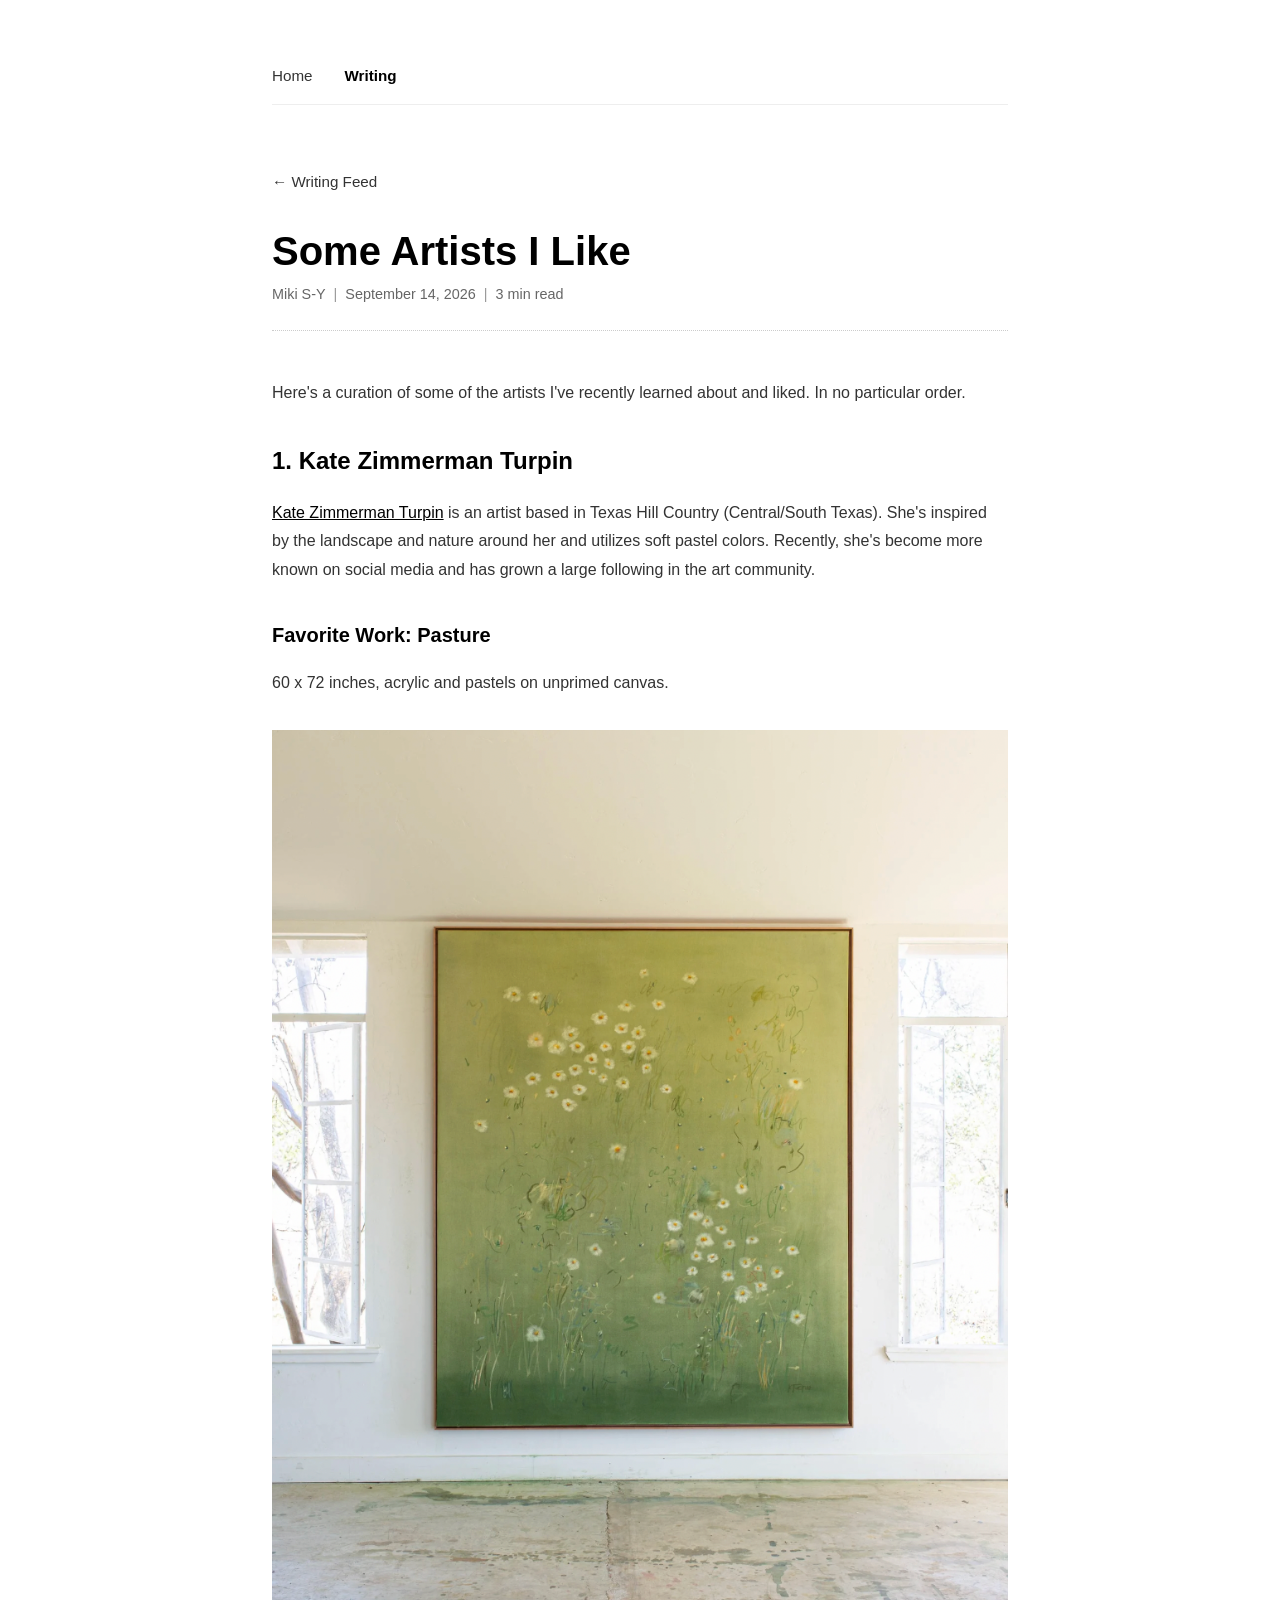
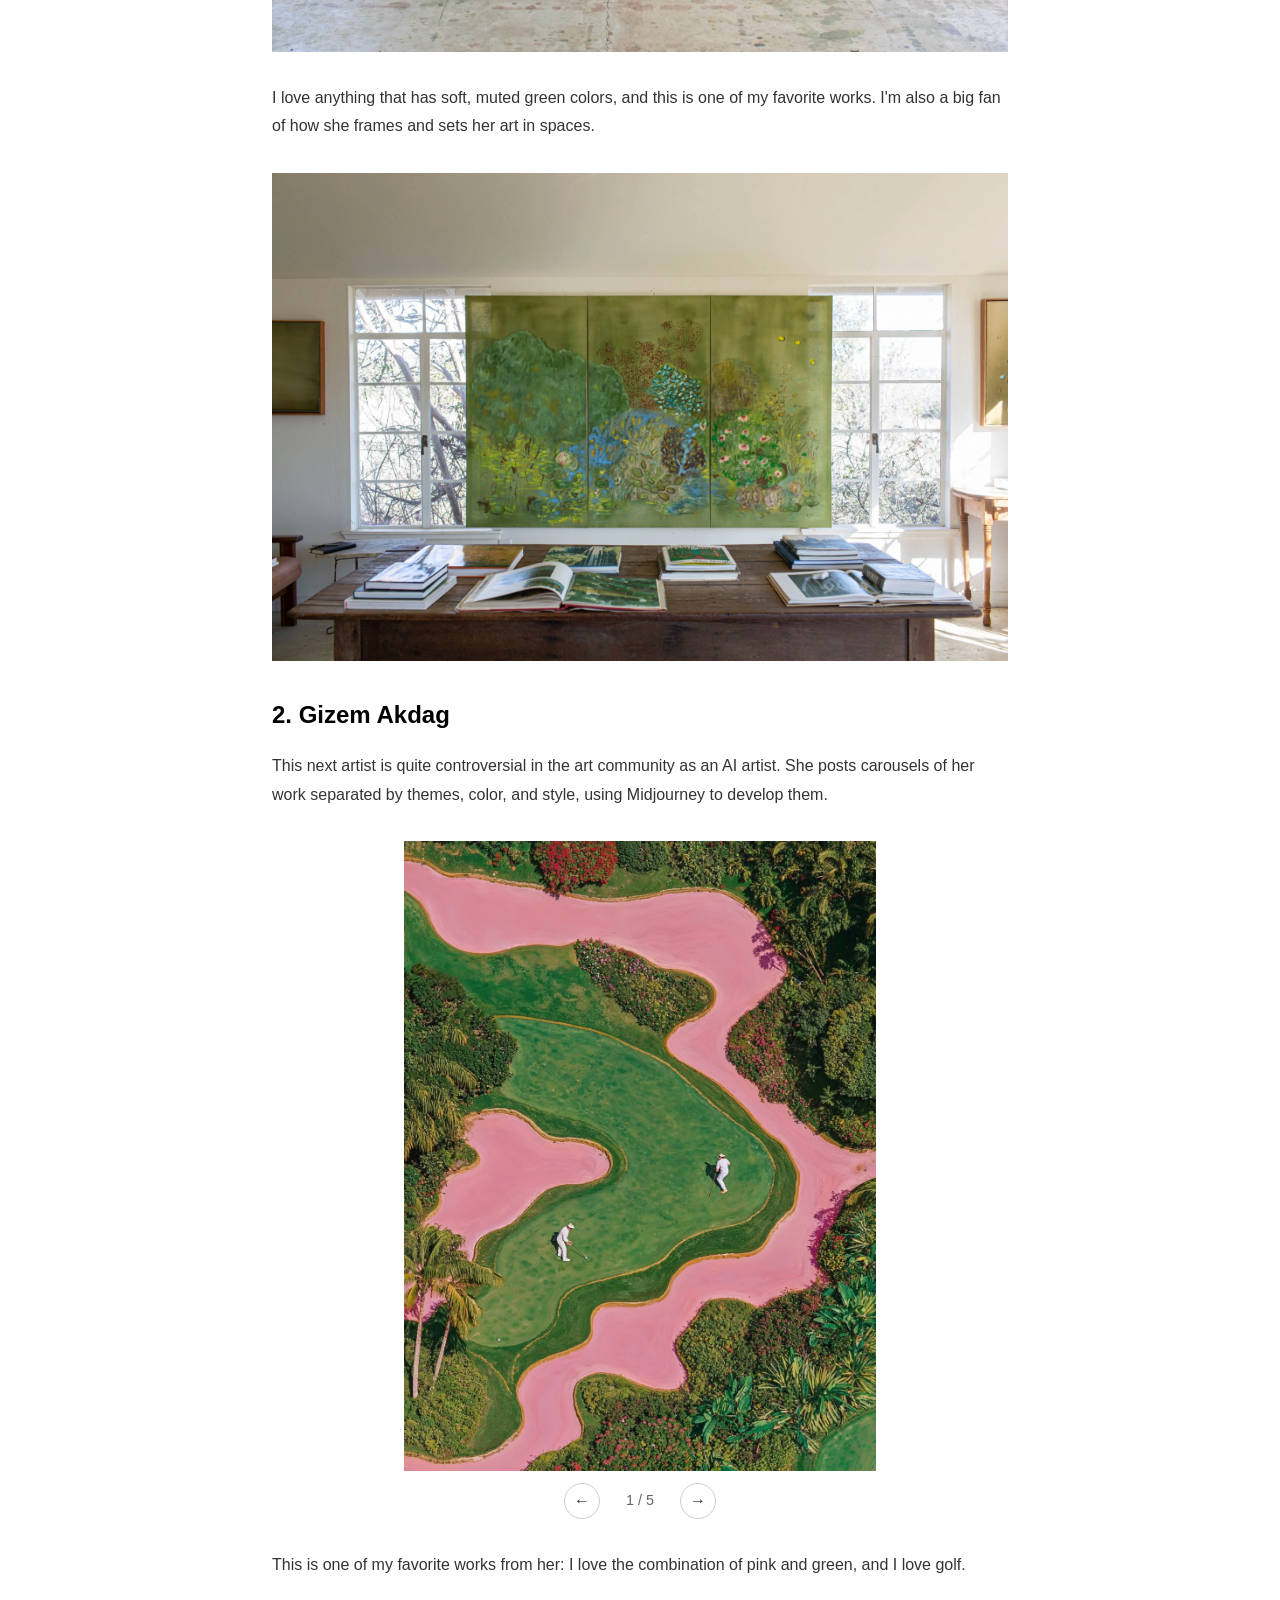
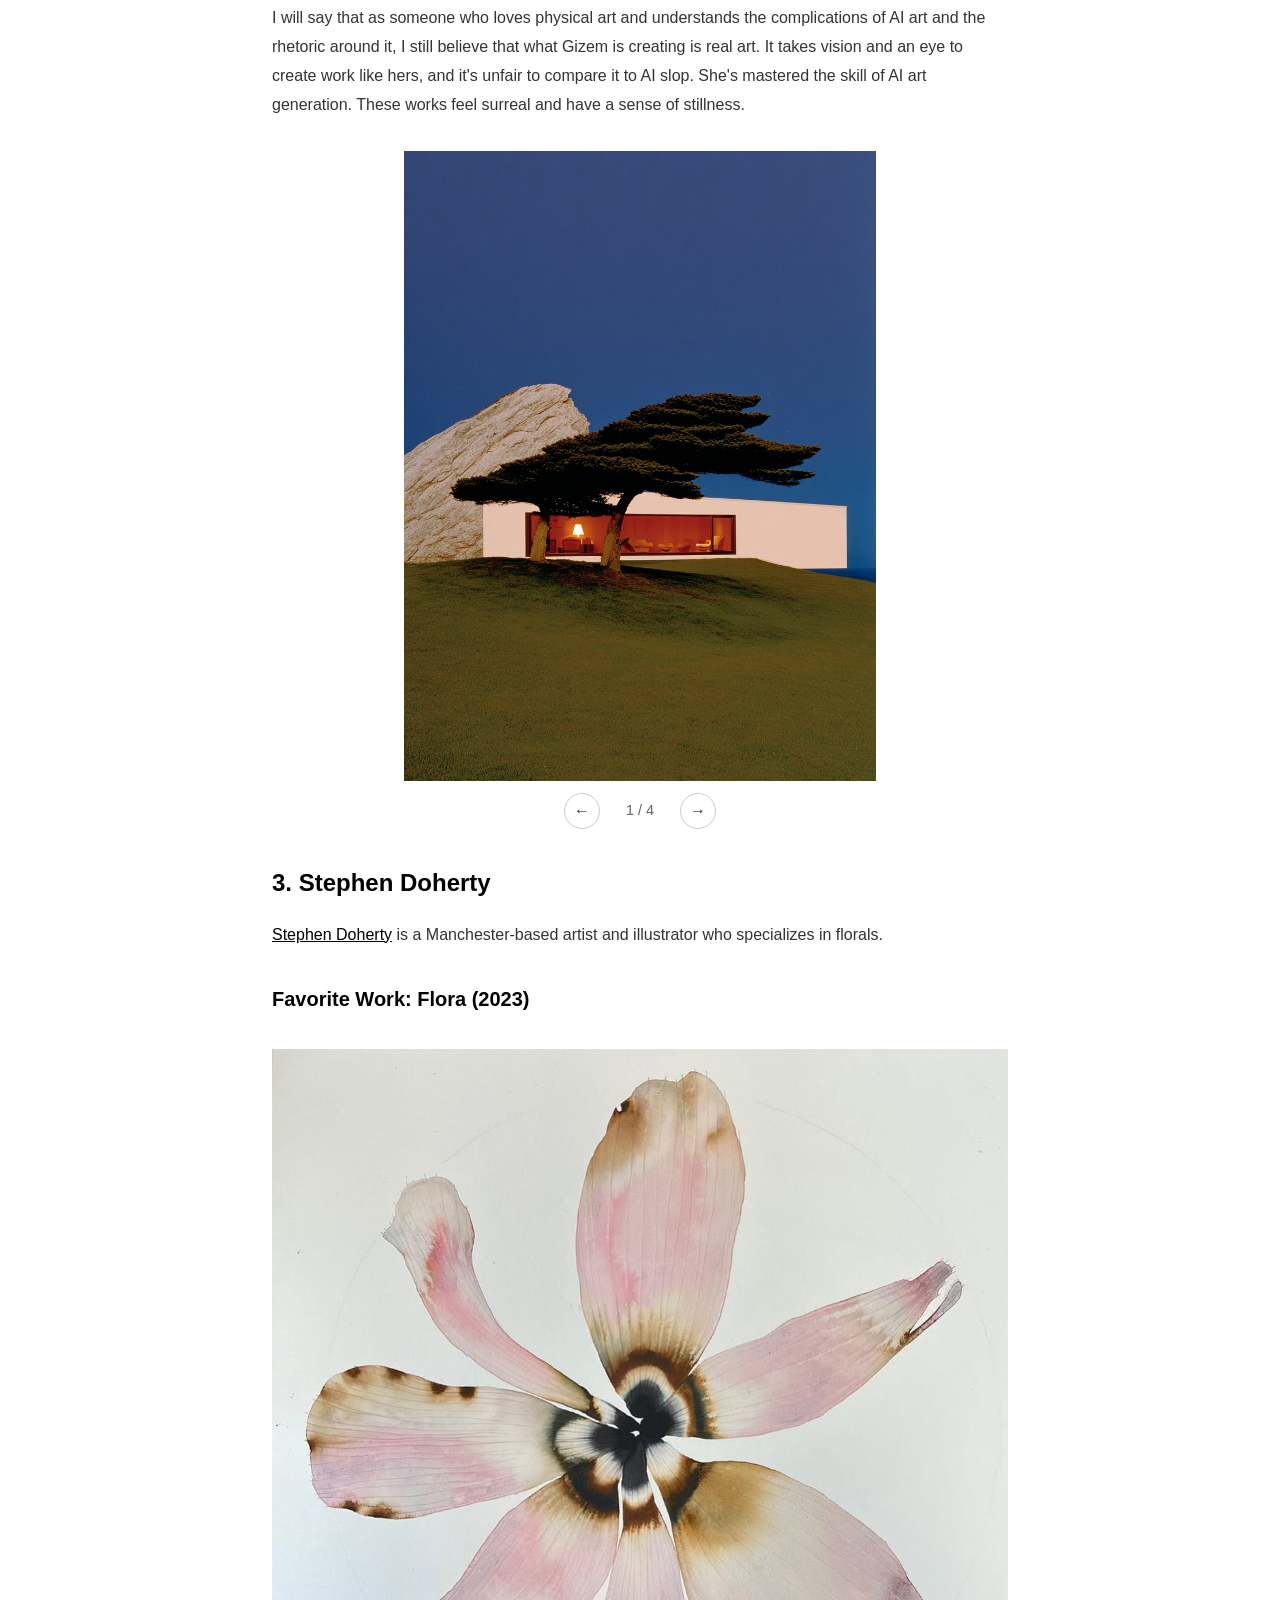
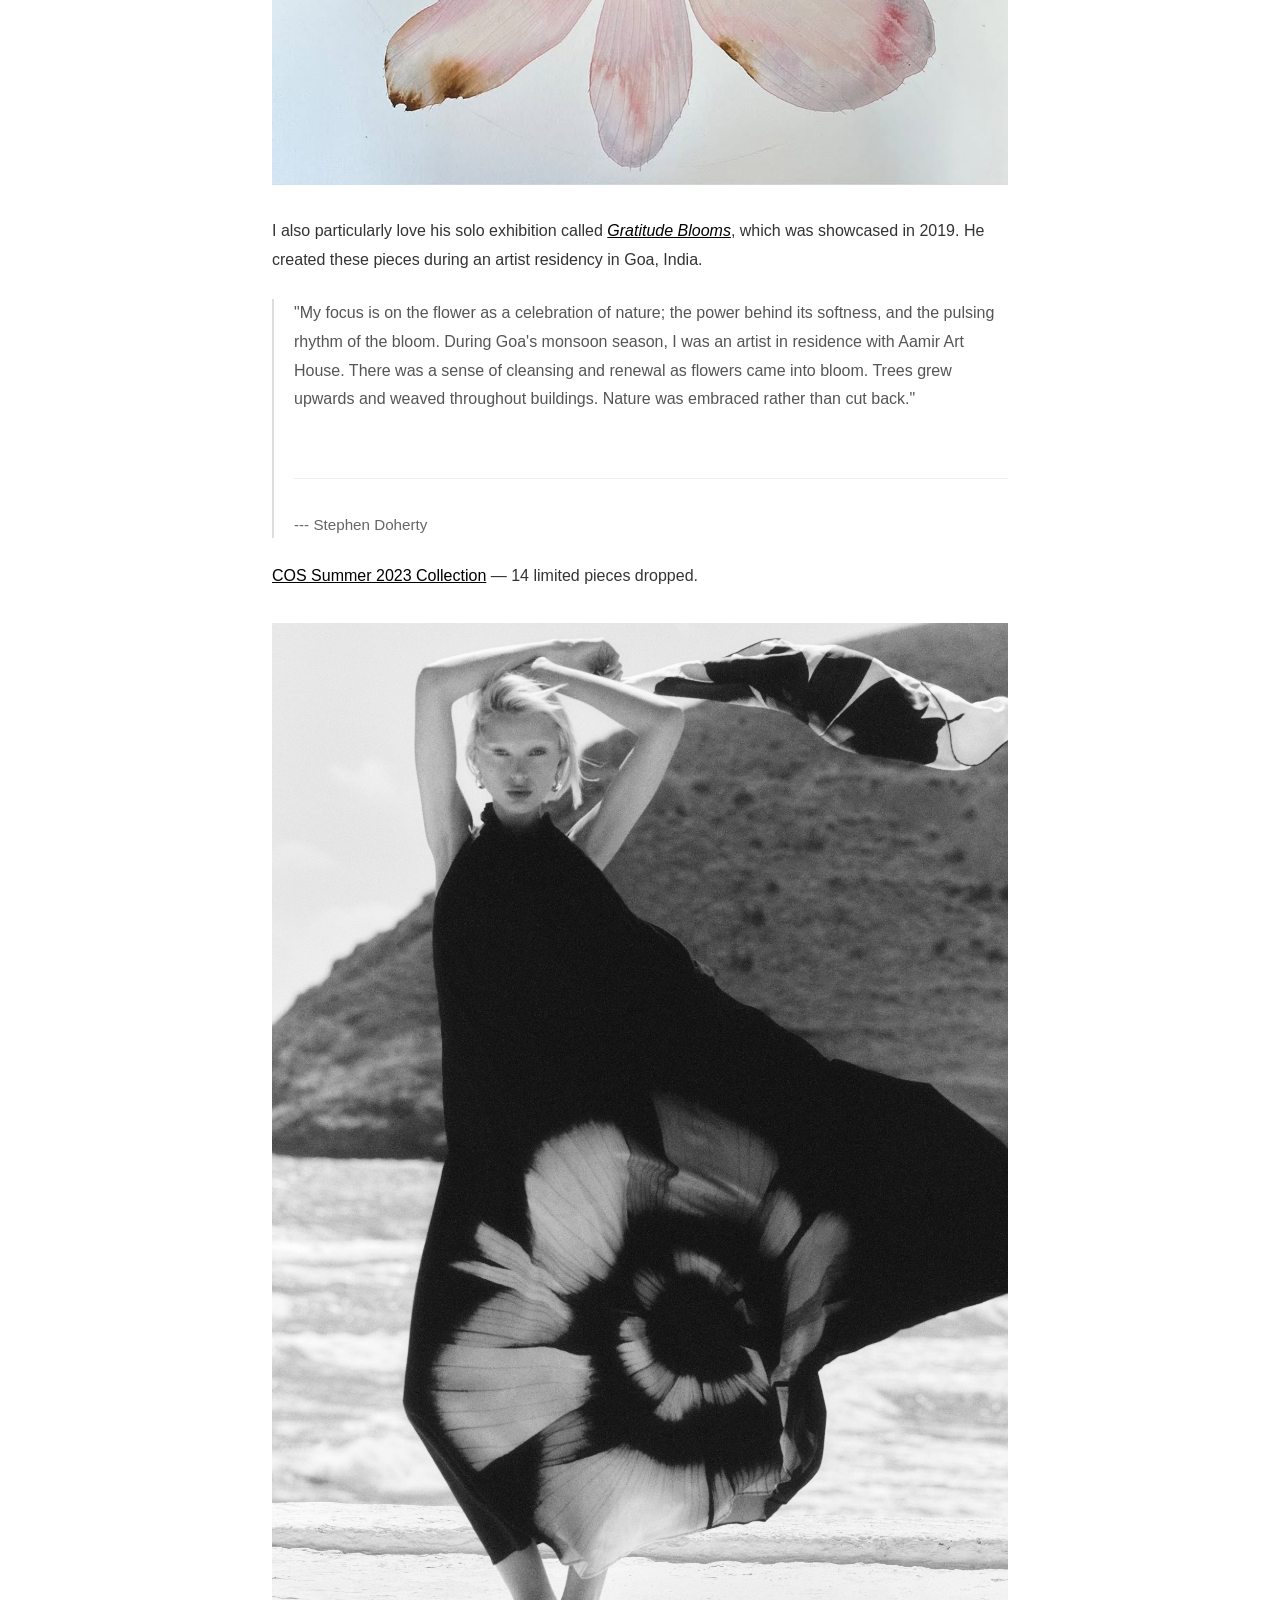
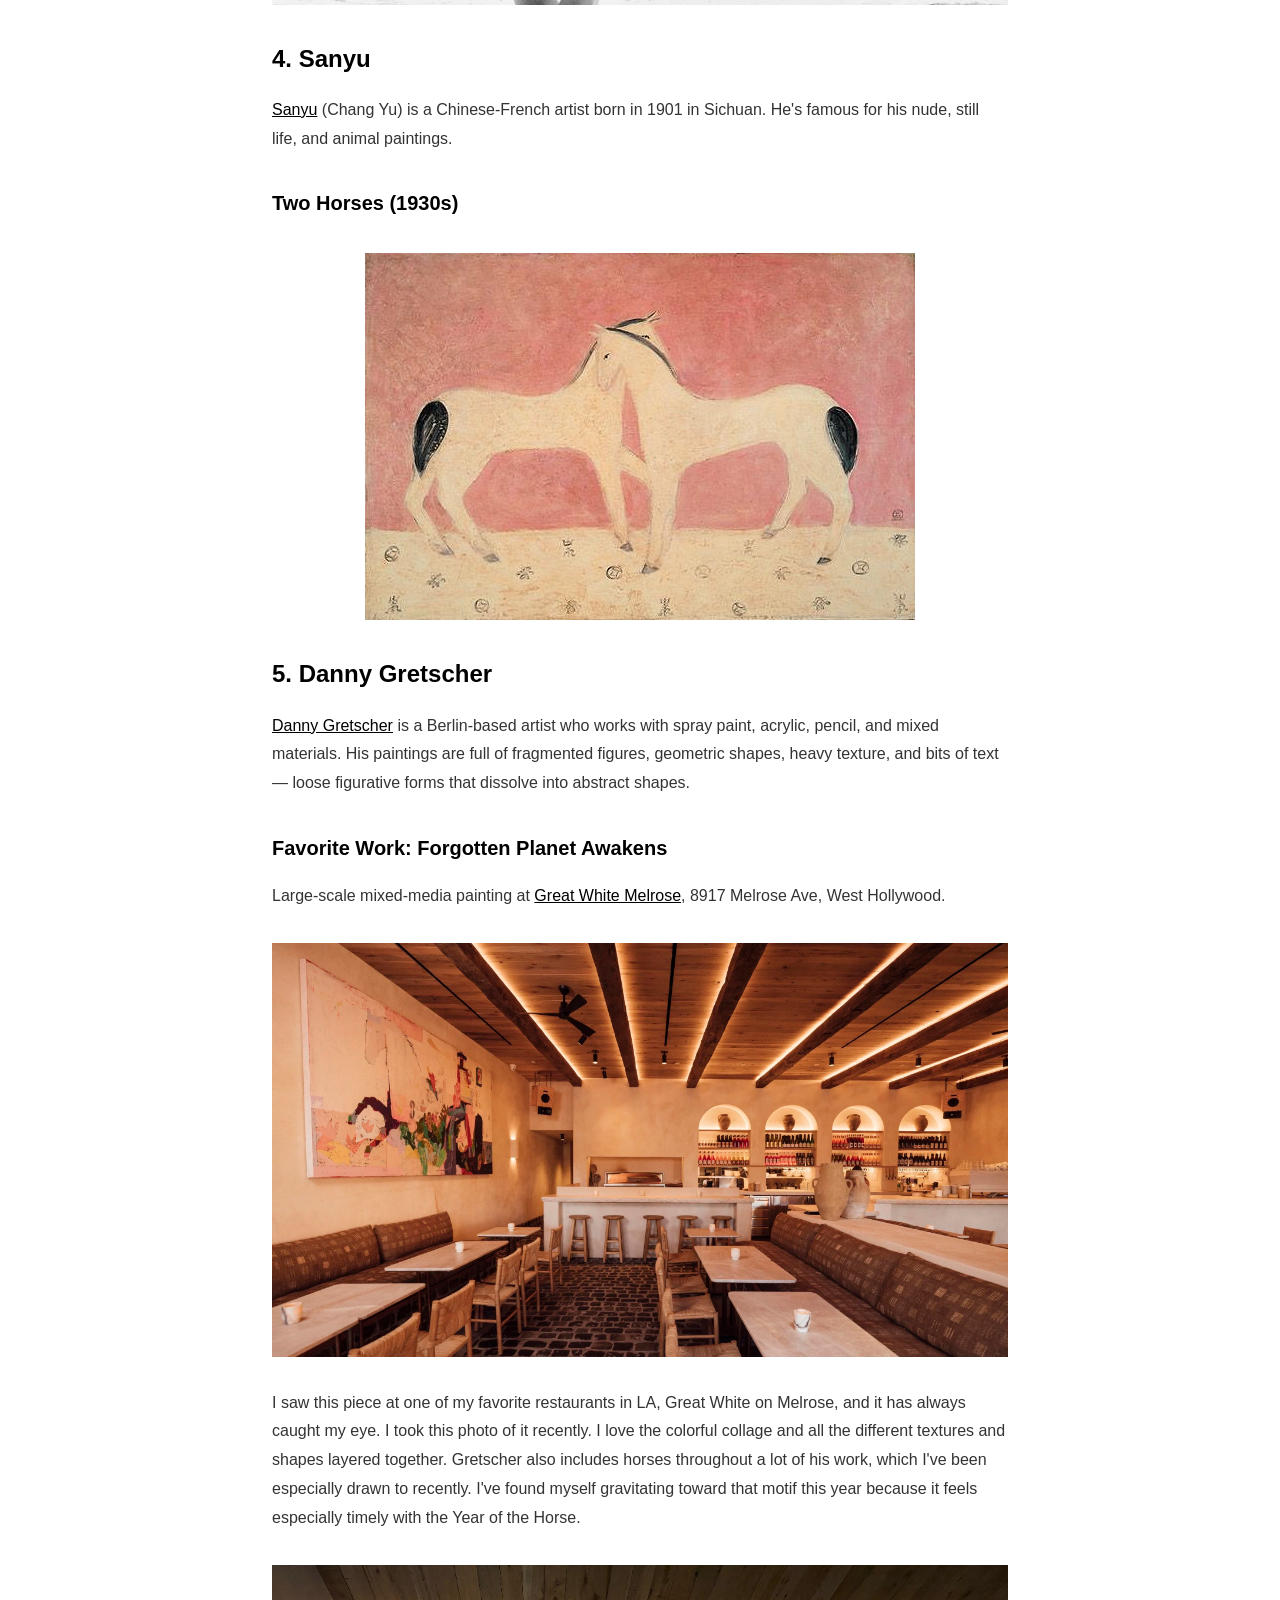
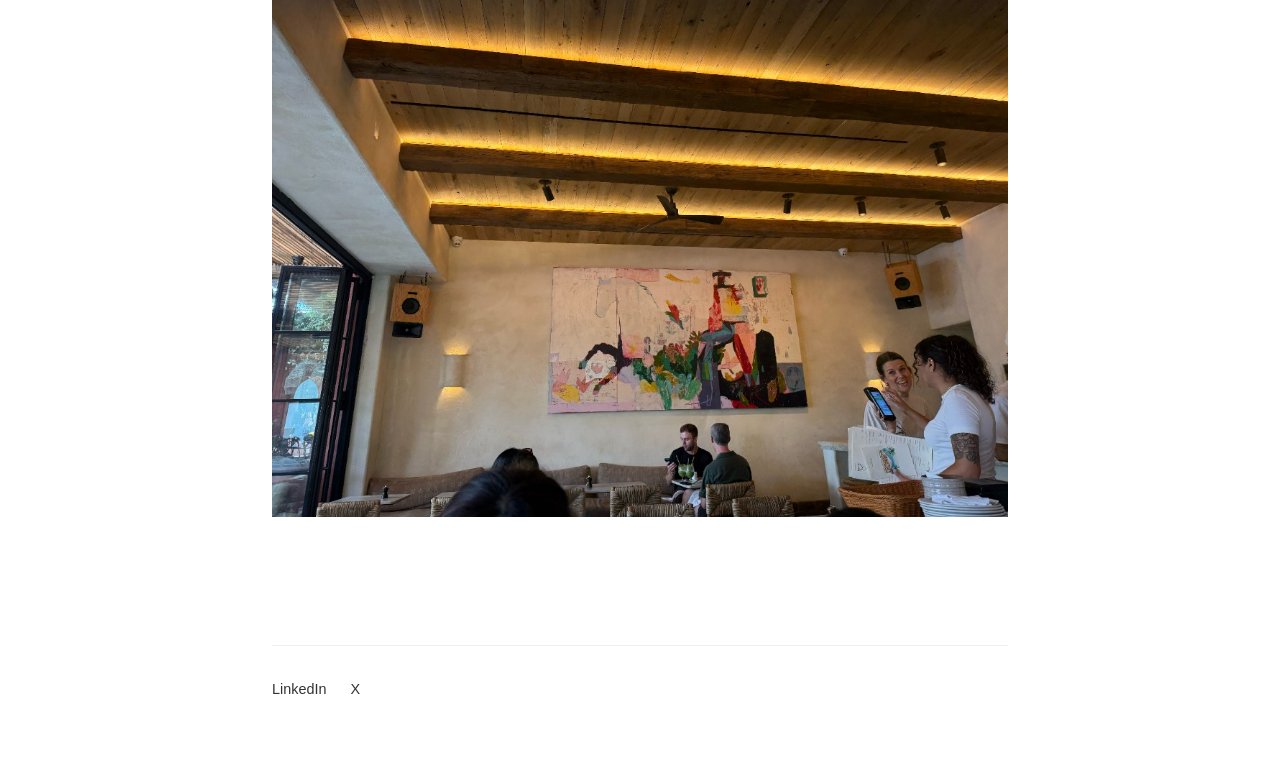
==== artists.html @ aed7f923 "Add Some Artists I Like writing post with image carousels. Curates five artists including Danny Gret" ====
<!DOCTYPE html>
<html lang="en">
<head>
    <meta charset="UTF-8">
    <meta name="viewport" content="width=device-width, initial-scale=1.0">
    <title>Some Artists I Like - Miki S-Y</title>
    <link rel="icon" href="/favicon.png" type="image/png" sizes="192x192">
    <link rel="apple-touch-icon" href="/apple-touch-icon.png">
    <link rel="icon" href="/favicon.ico" sizes="48x48">
    <link rel="stylesheet" href="styles.css?v=3">
</head>
<body>
    <div class="container">
        <nav class="main-nav">
            <a href="index.html">Home</a>
            <a href="writing.html" class="active">Writing</a>
        </nav>

        <div class="blog-container">
            <a href="writing.html" class="back-link">← Writing Feed</a>

            <article class="blog-post">
                <div class="blog-header">
                    <h1>Some Artists I Like</h1>
                    <div class="blog-meta">
                        <div class="author-info">
                            <span>Miki S-Y</span>
                            <span class="meta-divider">|</span>
                            <span>September 14, 2026</span>
                            <span class="meta-divider">|</span>
                            <span>3 min read</span>
                        </div>
                    </div>
                </div>

                <div class="blog-content">
                    <p>Here's a curation of some of the artists I've recently learned about and liked. In no particular order.</p>

                    <h2>1. <a href="https://katezimmermanturpin.com/" target="_blank" rel="noopener noreferrer">Kate Zimmerman Turpin</a></h2>
                    <p><a href="https://katezimmermanturpin.com/" target="_blank" rel="noopener noreferrer">Kate Zimmerman Turpin</a> is an artist based in Texas Hill Country (Central/South Texas). She's inspired by the landscape and nature around her and utilizes soft pastel colors. Recently, she's become more known on social media and has grown a large following in the art community.</p>

                    <h3>Favorite Work: <a href="https://katezimmermanturpin.com/work-1" target="_blank" rel="noopener noreferrer">Pasture</a></h3>
                    <p>60 x 72 inches, acrylic and pastels on unprimed canvas.</p>

                    <div class="blog-image">
                        <img src="assets/images/artists/kate-pasture.jpg" alt="Pasture by Kate Zimmerman Turpin">
                    </div>

                    <p>I love anything that has soft, muted green colors, and this is one of my favorite works. I'm also a big fan of how she frames and sets her art in spaces.</p>

                    <div class="blog-image">
                        <img src="assets/images/artists/kate-pasture-install.jpg" alt="Pasture installed in a room by Kate Zimmerman Turpin">
                    </div>

                    <h2>2. <a href="https://www.instagram.com/giz.akdag/" target="_blank" rel="noopener noreferrer">Gizem Akdag</a></h2>
                    <p>This next artist is quite controversial in the art community as an AI artist. She posts carousels of her work separated by themes, color, and style, using Midjourney to develop them.</p>

                    <div class="art-carousel" data-carousel>
                        <div class="art-carousel-track">
                            <figure class="art-carousel-slide">
                                <img src="assets/images/artists/gizem-golf-1.jpg" alt="Gizem Akdag golf series, image 1">
                            </figure>
                            <figure class="art-carousel-slide">
                                <img src="assets/images/artists/gizem-golf-2.jpg" alt="Gizem Akdag golf series, image 2">
                            </figure>
                            <figure class="art-carousel-slide">
                                <img src="assets/images/artists/gizem-golf-3.jpg" alt="Gizem Akdag golf series, image 3">
                            </figure>
                            <figure class="art-carousel-slide">
                                <img src="assets/images/artists/gizem-golf-4.jpg" alt="Gizem Akdag golf series, image 4">
                            </figure>
                            <figure class="art-carousel-slide">
                                <img src="assets/images/artists/gizem-golf-5.jpg" alt="Gizem Akdag golf series, image 5">
                            </figure>
                        </div>
                        <div class="art-carousel-controls">
                            <button type="button" class="art-carousel-btn" data-carousel-prev aria-label="Previous image">←</button>
                            <span class="art-carousel-count" data-carousel-count>1 / 5</span>
                            <button type="button" class="art-carousel-btn" data-carousel-next aria-label="Next image">→</button>
                        </div>
                    </div>

                    <p>This is one of my favorite works from her: I love the combination of pink and green, and I love golf.</p>

                    <p>I will say that as someone who loves physical art and understands the complications of AI art and the rhetoric around it, I still believe that what Gizem is creating is real art. It takes vision and an eye to create work like hers, and it's unfair to compare it to AI slop. She's mastered the skill of AI art generation. These works feel surreal and have a sense of stillness.</p>

                    <div class="art-carousel" data-carousel>
                        <div class="art-carousel-track">
                            <figure class="art-carousel-slide">
                                <img src="assets/images/artists/gizem-basics-1.jpg" alt="Gizem Akdag Back to Basics series, image 1">
                            </figure>
                            <figure class="art-carousel-slide">
                                <img src="assets/images/artists/gizem-basics-2.jpg" alt="Gizem Akdag Back to Basics series, image 2">
                            </figure>
                            <figure class="art-carousel-slide">
                                <img src="assets/images/artists/gizem-basics-3.jpg" alt="Gizem Akdag Back to Basics series, image 3">
                            </figure>
                            <figure class="art-carousel-slide">
                                <img src="assets/images/artists/gizem-basics-4.jpg" alt="Gizem Akdag Back to Basics series, image 4">
                            </figure>
                        </div>
                        <div class="art-carousel-controls">
                            <button type="button" class="art-carousel-btn" data-carousel-prev aria-label="Previous image">←</button>
                            <span class="art-carousel-count" data-carousel-count>1 / 4</span>
                            <button type="button" class="art-carousel-btn" data-carousel-next aria-label="Next image">→</button>
                        </div>
                    </div>

                    <h2>3. <a href="https://www.stephen-doherty.co.uk/" target="_blank" rel="noopener noreferrer">Stephen Doherty</a></h2>
                    <p><a href="https://www.stephen-doherty.co.uk/" target="_blank" rel="noopener noreferrer">Stephen Doherty</a> is a Manchester-based artist and illustrator who specializes in florals.</p>

                    <h3>Favorite Work: Flora (2023)</h3>
                    <div class="blog-image">
                        <img src="assets/images/artists/doherty-flora.jpg" alt="Flora by Stephen Doherty, 2023">
                    </div>

                    <p>I also particularly love his solo exhibition called <a href="https://www.showstudio.com/exhibitions/gratitude-blooms" target="_blank" rel="noopener noreferrer"><em>Gratitude Blooms</em></a>, which was showcased in 2019. He created these pieces during an artist residency in Goa, India.</p>

                    <blockquote class="artist-quote">
                        <p>"My focus is on the flower as a celebration of nature; the power behind its softness, and the pulsing rhythm of the bloom. During Goa's monsoon season, I was an artist in residence with Aamir Art House. There was a sense of cleansing and renewal as flowers came into bloom. Trees grew upwards and weaved throughout buildings. Nature was embraced rather than cut back."</p>
                        <footer>--- Stephen Doherty</footer>
                    </blockquote>

                    <p><a href="https://www.cos.com/en_usd/magazine/people/interview-stephen-doherty-collaboration.html" target="_blank" rel="noopener noreferrer">COS Summer 2023 Collection</a> — 14 limited pieces dropped.</p>

                    <div class="blog-image">
                        <img src="assets/images/artists/doherty-cos.jpg" alt="Stephen Doherty collaboration with COS Summer 2023">
                    </div>

                    <h2>4. <a href="https://www.sanyu.org/biography.php?lang=en" target="_blank" rel="noopener noreferrer">Sanyu</a></h2>
                    <p><a href="https://www.sanyu.org/biography.php?lang=en" target="_blank" rel="noopener noreferrer">Sanyu</a> (Chang Yu) is a Chinese-French artist born in 1901 in Sichuan. He's famous for his nude, still life, and animal paintings.</p>

                    <h3><a href="https://www.wikiart.org/en/sanyu/two-spotted-horses-1950" target="_blank" rel="noopener noreferrer">Two Horses</a> (1930s)</h3>
                    <div class="blog-image">
                        <img src="assets/images/artists/sanyu-two-horses.jpg" alt="Two Horses by Sanyu, 1930s">
                    </div>

                    <h2>5. <a href="https://www.dannygretscher.com/paintings" target="_blank" rel="noopener noreferrer">Danny Gretscher</a></h2>
                    <p><a href="https://www.dannygretscher.com/paintings" target="_blank" rel="noopener noreferrer">Danny Gretscher</a> is a Berlin-based artist who works with spray paint, acrylic, pencil, and mixed materials. His paintings are full of fragmented figures, geometric shapes, heavy texture, and bits of text — loose figurative forms that dissolve into abstract shapes.</p>

                    <h3>Favorite Work: <a href="https://www.greatwhite.cafe/danny-gretscher" target="_blank" rel="noopener noreferrer">Forgotten Planet Awakens</a></h3>
                    <p>Large-scale mixed-media painting at <a href="https://www.greatwhite.cafe/danny-gretscher" target="_blank" rel="noopener noreferrer">Great White Melrose</a>, 8917 Melrose Ave, West Hollywood.</p>

                    <div class="blog-image">
                        <img src="assets/images/artists/gretscher-forgotten-planet.jpg" alt="Forgotten Planet Awakens by Danny Gretscher at Great White Melrose">
                    </div>

                    <p>I saw this piece at one of my favorite restaurants in LA, Great White on Melrose, and it has always caught my eye. I took this photo of it recently. I love the colorful collage and all the different textures and shapes layered together. Gretscher also includes horses throughout a lot of his work, which I've been especially drawn to recently. I've found myself gravitating toward that motif this year because it feels especially timely with the Year of the Horse.</p>

                    <div class="blog-image">
                        <img src="assets/images/artists/gretscher-great-white.jpg" alt="Photo of Forgotten Planet Awakens at Great White Melrose">
                    </div>
                </div>
            </article>
        </div>

        <footer>
            <a href="https://www.linkedin.com/in/mikisafronov/" target="_blank" rel="noopener noreferrer">LinkedIn</a>
            <a href="https://x.com/mikisafr" target="_blank" rel="noopener noreferrer">X</a>
        </footer>
    </div>

    <script>
        document.querySelectorAll('[data-carousel]').forEach((carousel) => {
            const track = carousel.querySelector('.art-carousel-track');
            const slides = [...carousel.querySelectorAll('.art-carousel-slide')];
            const countEl = carousel.querySelector('[data-carousel-count]');
            const prevBtn = carousel.querySelector('[data-carousel-prev]');
            const nextBtn = carousel.querySelector('[data-carousel-next]');
            let index = 0;

            const update = () => {
                const slide = slides[index];
                track.scrollTo({ left: slide.offsetLeft, behavior: 'smooth' });
                countEl.textContent = `${index + 1} / ${slides.length}`;
            };

            prevBtn.addEventListener('click', () => {
                index = index === 0 ? slides.length - 1 : index - 1;
                update();
            });

            nextBtn.addEventListener('click', () => {
                index = index === slides.length - 1 ? 0 : index + 1;
                update();
            });

            track.addEventListener('scroll', () => {
                const midpoint = track.scrollLeft + track.clientWidth / 2;
                const closest = slides.reduce((best, slide, i) => {
                    const center = slide.offsetLeft + slide.clientWidth / 2;
                    const distance = Math.abs(center - midpoint);
                    return distance < best.distance ? { index: i, distance } : best;
                }, { index: 0, distance: Infinity });
                index = closest.index;
                countEl.textContent = `${index + 1} / ${slides.length}`;
            }, { passive: true });
        });
    </script>
</body>
</html>
---- styles.css ----
* {
    margin: 0;
    padding: 0;
    box-sizing: border-box;
}

body {
    font-family: -apple-system, BlinkMacSystemFont, 'Segoe UI', Roboto, 'Helvetica Neue', Arial, sans-serif;
    line-height: 1.6;
    color: #333;
    background-color: #fff;
    padding: 2rem;
    max-width: 800px;
    margin: 0 auto;
}

.container {
    padding: 2rem 0;
}

.main-nav {
    display: flex;
    gap: 2rem;
    margin-bottom: 2rem;
    padding-bottom: 1rem;
    border-bottom: 1px solid #eee;
}

.main-nav a {
    color: #333;
    text-decoration: none;
    font-size: 0.95rem;
    font-weight: 500;
}

.main-nav a:hover {
    color: #000;
    text-decoration: underline;
}

.main-nav a.active {
    color: #000;
    font-weight: 600;
}

.subtitle {
    font-size: 1rem;
    color: #666;
    margin-top: -2rem;
    margin-bottom: 2rem;
}

header h1 {
    font-size: 2.5rem;
    font-weight: 700;
    margin-bottom: 3rem;
    color: #000;
}

section {
    margin-bottom: 4rem;
}

.bio p {
    font-size: 1rem;
    line-height: 1.8;
    color: #333;
    margin-bottom: 1rem;
}

.bio a {
    color: inherit;
    text-decoration: underline;
    text-underline-offset: 2px;
}

.bio a:hover {
    color: #000;
}

.bio img.bio-logo {
    display: inline-block;
    width: 18px;
    height: 18px;
    margin-right: 0.25em;
    vertical-align: -0.15em;
    object-fit: cover;
    border-radius: 2px;
}

a.company {
    text-decoration: none;
    color: inherit;
}

a.company:hover {
    text-decoration: underline;
}

h2 {
    font-size: 1.5rem;
    font-weight: 600;
    margin-bottom: 1.5rem;
    color: #000;
}

.work-item {
    display: flex;
    justify-content: space-between;
    align-items: center;
    padding: 1rem 0;
    border-top: 1px dotted #ccc;
    gap: 1rem;
}

.work-item:first-of-type {
    border-top: none;
}

.work-logo {
    flex-shrink: 0;
    width: 48px;
    height: 48px;
    display: flex;
    align-items: center;
    justify-content: center;
}

.work-logo a {
    display: flex;
    align-items: center;
    justify-content: center;
}

.company-logo {
    max-width: 48px;
    max-height: 48px;
    width: auto;
    height: auto;
    object-fit: contain;
}

.work-content {
    display: flex;
    flex-direction: column;
    gap: 0.25rem;
    flex: 1;
}

.company {
    font-weight: 600;
    font-size: 1rem;
    color: #000;
}

.role {
    font-size: 0.9rem;
    color: #666;
}

.year {
    font-size: 0.9rem;
    color: #666;
    white-space: nowrap;
}

.section-link {
    text-decoration: none;
    color: inherit;
}

.section-link:hover {
    text-decoration: underline;
}

.writing-list {
    display: flex;
    flex-direction: column;
    gap: 2rem;
}

.writing-item {
    padding-bottom: 1.5rem;
    border-bottom: 1px dotted #ccc;
}

.writing-item h3 {
    font-size: 1.1rem;
    font-weight: 600;
    margin-bottom: 0.5rem;
}

.writing-item h3 a {
    color: #000;
    text-decoration: none;
}

.writing-item h3 a:hover {
    text-decoration: underline;
}

.writing-item p {
    font-size: 0.95rem;
    color: #666;
    line-height: 1.6;
}

.see-more {
    margin-top: -1px;
    padding-top: 1.5rem;
    border-top: 1px dotted #ccc;
}

.see-more-link {
    color: #333;
    text-decoration: none;
    font-size: 0.95rem;
    font-weight: 500;
}

.see-more-link:hover {
    color: #000;
    text-decoration: underline;
}

.writing-feed {
    display: flex;
    flex-direction: column;
    gap: 3rem;
}

.feed-item {
    padding-bottom: 2rem;
    border-bottom: 1px dotted #ccc;
}

.feed-item:last-child {
    border-bottom: none;
}

.feed-link {
    text-decoration: none;
    color: inherit;
    display: block;
}

.feed-content h2 {
    font-size: 1.5rem;
    font-weight: 600;
    margin-bottom: 0.75rem;
    color: #000;
}

.feed-link:hover .feed-content h2 {
    text-decoration: underline;
}

.feed-meta {
    font-size: 0.9rem;
    color: #666;
    margin-bottom: 0.75rem;
    display: flex;
    align-items: center;
    gap: 0.5rem;
}

.meta-divider {
    color: #999;
}

.feed-content p {
    font-size: 1rem;
    color: #666;
    line-height: 1.6;
}

.press-list {
    font-size: 0.9rem;
    color: #666;
    line-height: 1.6;
}

.press-list a {
    color: #666;
    text-decoration: underline;
    font-size: 0.9rem;
    font-weight: 400;
}

.press-list a:hover {
    color: #000;
}

footer {
    margin-top: 4rem;
    padding-top: 2rem;
    border-top: 1px solid #eee;
    display: flex;
    gap: 1.5rem;
}

footer a {
    color: #333;
    text-decoration: none;
    font-size: 0.9rem;
}

footer a:hover {
    text-decoration: underline;
}

@media (max-width: 600px) {
    body {
        padding: 1rem;
    }
    
    header h1 {
        font-size: 2rem;
    }
    
    .main-nav {
        gap: 1.5rem;
    }
    
    .work-item {
        flex-direction: row;
        flex-wrap: wrap;
        gap: 0.75rem;
    }
    
    .work-logo {
        width: 40px;
        height: 40px;
    }
    
    .company-logo {
        max-width: 40px;
        max-height: 40px;
    }
    
    .year {
        align-self: flex-start;
        width: 100%;
    }
    
    .feed-content h2 {
        font-size: 1.25rem;
    }
}

/* Article Page Styles */
.blog-container {
    padding: 2rem 0;
}

.back-link {
    display: inline-block;
    color: #333;
    text-decoration: none;
    font-size: 0.95rem;
    margin-bottom: 2rem;
    font-weight: 500;
}

.back-link:hover {
    color: #000;
    text-decoration: underline;
}

.blog-post {
    max-width: 800px;
    margin: 0 auto;
}

.blog-header h1 {
    font-size: 2.5rem;
    font-weight: 700;
    margin-bottom: 0.5rem;
    color: #000;
    line-height: 1.2;
}

.blog-header h2 {
    font-size: 1.25rem;
    font-weight: 400;
    color: #666;
    margin-bottom: 1.5rem;
    line-height: 1.4;
}

.blog-meta {
    margin-bottom: 3rem;
    padding-bottom: 1.5rem;
    border-bottom: 1px dotted #ccc;
}

.author-info {
    display: flex;
    align-items: center;
    gap: 0.5rem;
    font-size: 0.9rem;
    color: #666;
}

.author-info .meta-divider {
    color: #999;
}

.blog-content {
    line-height: 1.8;
    color: #333;
}

.blog-content p {
    margin-bottom: 1.5rem;
    font-size: 1rem;
}

.blog-content h2,
.blog-content h3,
.blog-content h4 {
    font-weight: 600;
    color: #000;
    margin-top: 2rem;
    margin-bottom: 1rem;
}

.blog-content h2 {
    font-size: 1.5rem;
}

.blog-content h3 {
    font-size: 1.25rem;
}

.blog-content ul,
.blog-content ol {
    margin-bottom: 1.5rem;
    padding-left: 2rem;
}

.blog-content li {
    margin-bottom: 0.75rem;
    font-size: 1rem;
    line-height: 1.8;
}

.blog-content ul ul,
.blog-content ol ul {
    margin-top: 0.5rem;
    margin-bottom: 0.5rem;
}

.blog-content a {
    color: #000;
    text-decoration: underline;
}

.blog-content a:hover {
    color: #333;
}

.blog-content strong {
    font-weight: 600;
    color: #000;
}

.blog-content em {
    font-style: italic;
}

.blog-image {
    margin: 2rem 0;
}

.blog-image img {
    max-width: 100%;
    height: auto;
    display: block;
    margin: 0 auto;
}

.blog-content blockquote {
    margin: 1.5rem 0;
    padding-left: 1.25rem;
    border-left: 2px solid #ddd;
    color: #555;
}

.blog-content blockquote p {
    margin-bottom: 0.5rem;
}

.blog-content blockquote footer {
    font-size: 0.95rem;
    color: #666;
}

.blog-content h2 a,
.blog-content h3 a {
    color: inherit;
    text-decoration: none;
}

.blog-content h2 a:hover,
.blog-content h3 a:hover {
    text-decoration: underline;
}

.art-carousel {
    margin: 2rem 0;
}

.art-carousel-track {
    display: flex;
    gap: 1rem;
    overflow-x: auto;
    scroll-snap-type: x mandatory;
    scroll-behavior: smooth;
    -webkit-overflow-scrolling: touch;
    scrollbar-width: none;
}

.art-carousel-track::-webkit-scrollbar {
    display: none;
}

.art-carousel-slide {
    flex: 0 0 100%;
    scroll-snap-align: center;
    margin: 0;
}

.art-carousel-slide img {
    width: 100%;
    height: auto;
    display: block;
    max-height: 70vh;
    object-fit: contain;
    margin: 0 auto;
}

.art-carousel-controls {
    display: flex;
    align-items: center;
    justify-content: center;
    gap: 1rem;
    margin-top: 0.75rem;
}

.art-carousel-btn {
    border: 1px solid #ccc;
    background: #fff;
    color: #333;
    width: 2.25rem;
    height: 2.25rem;
    border-radius: 999px;
    cursor: pointer;
    font-size: 1rem;
    line-height: 1;
}

.art-carousel-btn:hover {
    border-color: #999;
    color: #000;
}

.art-carousel-count {
    font-size: 0.9rem;
    color: #666;
    min-width: 3rem;
    text-align: center;
}

.image-caption {
    font-size: 0.9rem;
    color: #666;
    text-align: center;
    margin-top: 0.5rem;
    font-style: italic;
}

footer p {
    margin: 0;
    color: #666;
    font-size: 0.9rem;
}

@media (max-width: 600px) {
    .blog-header h1 {
        font-size: 2rem;
    }
    
    .blog-header h2 {
        font-size: 1.1rem;
    }
    
    .author-info {
        flex-wrap: wrap;
    }
}
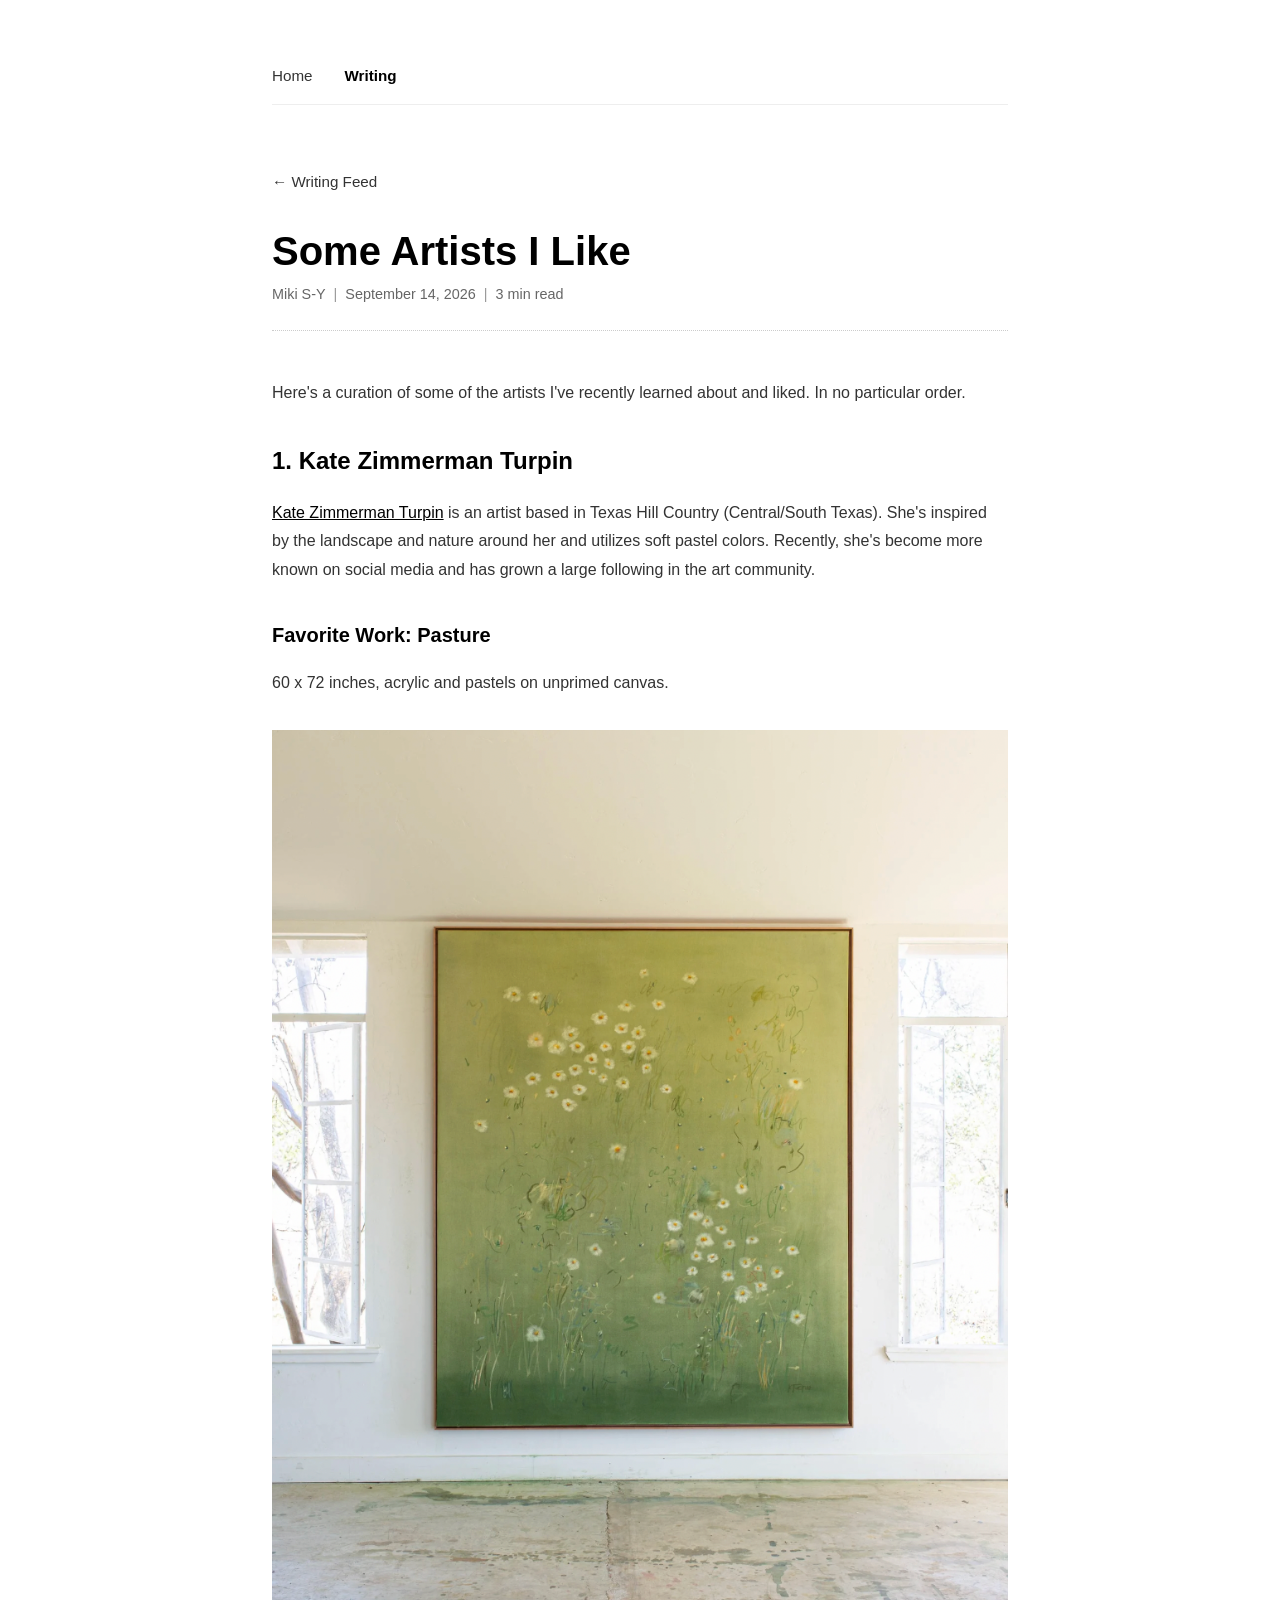
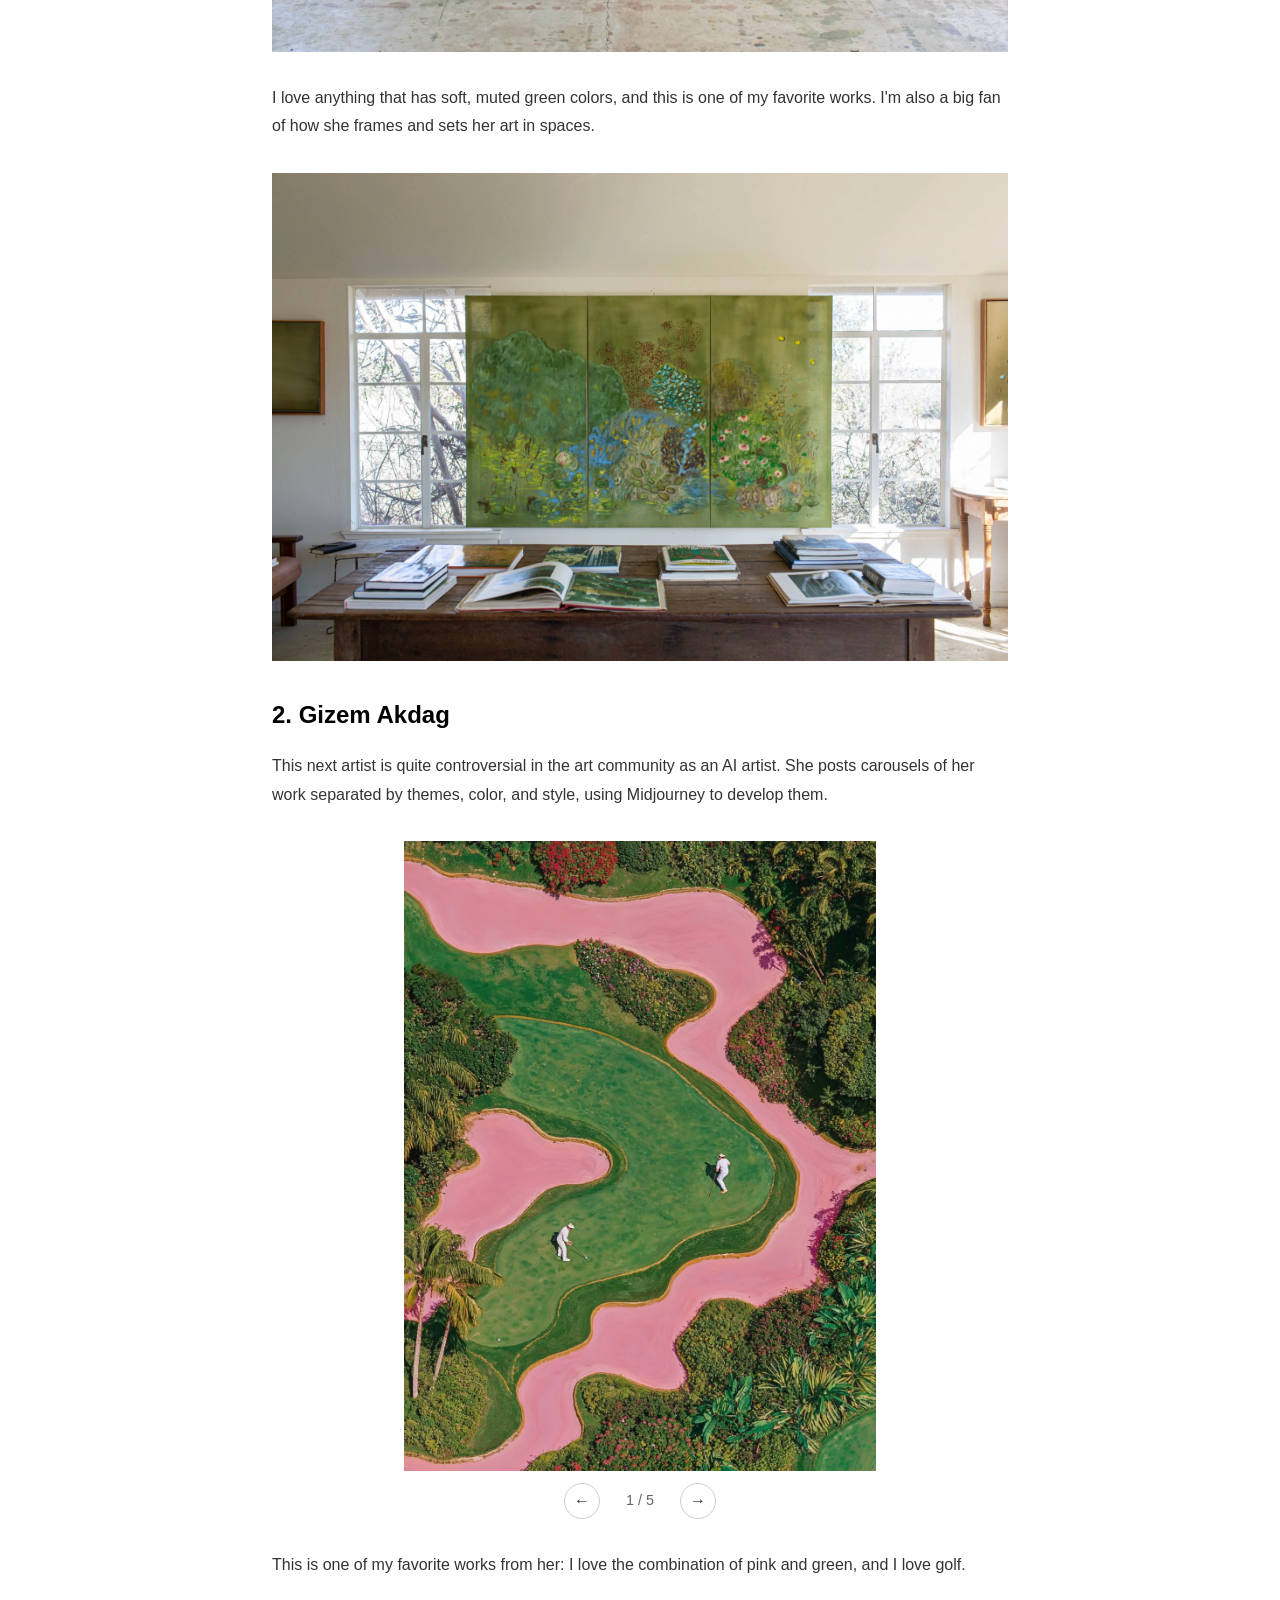
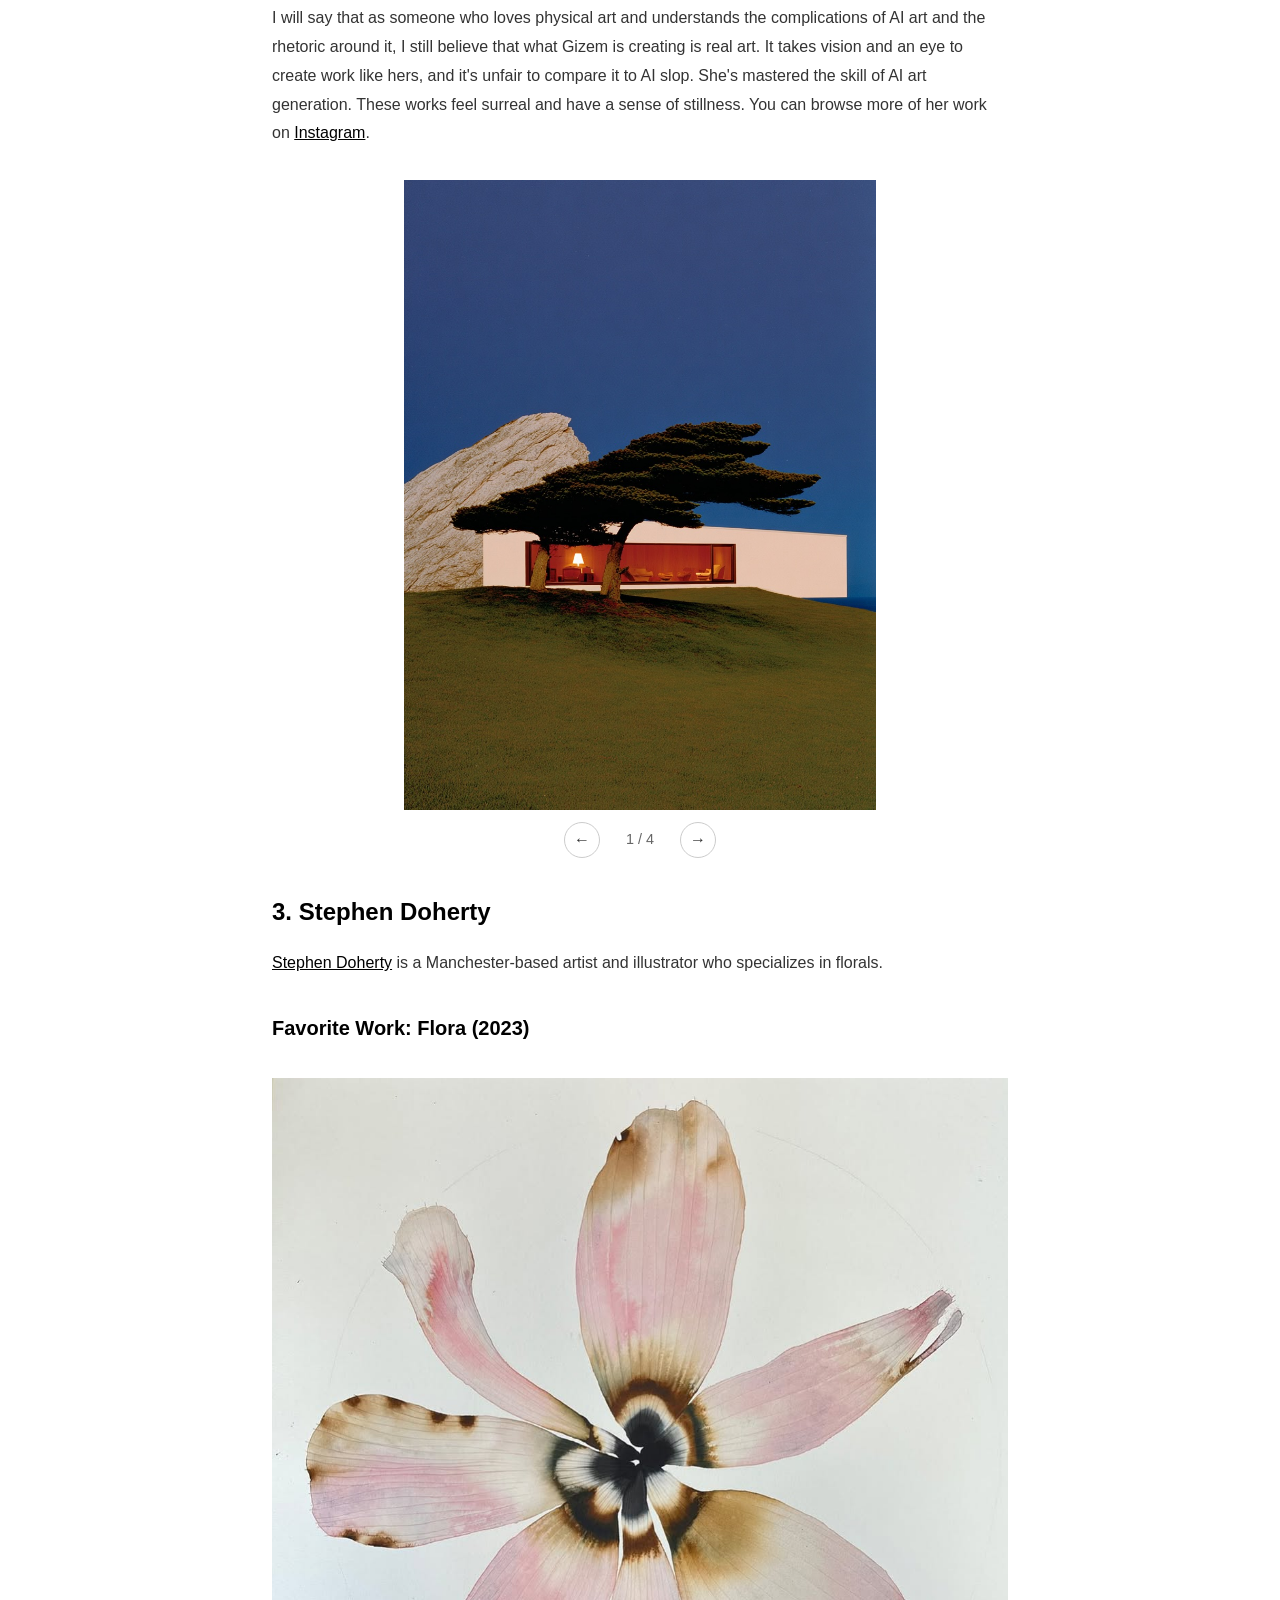
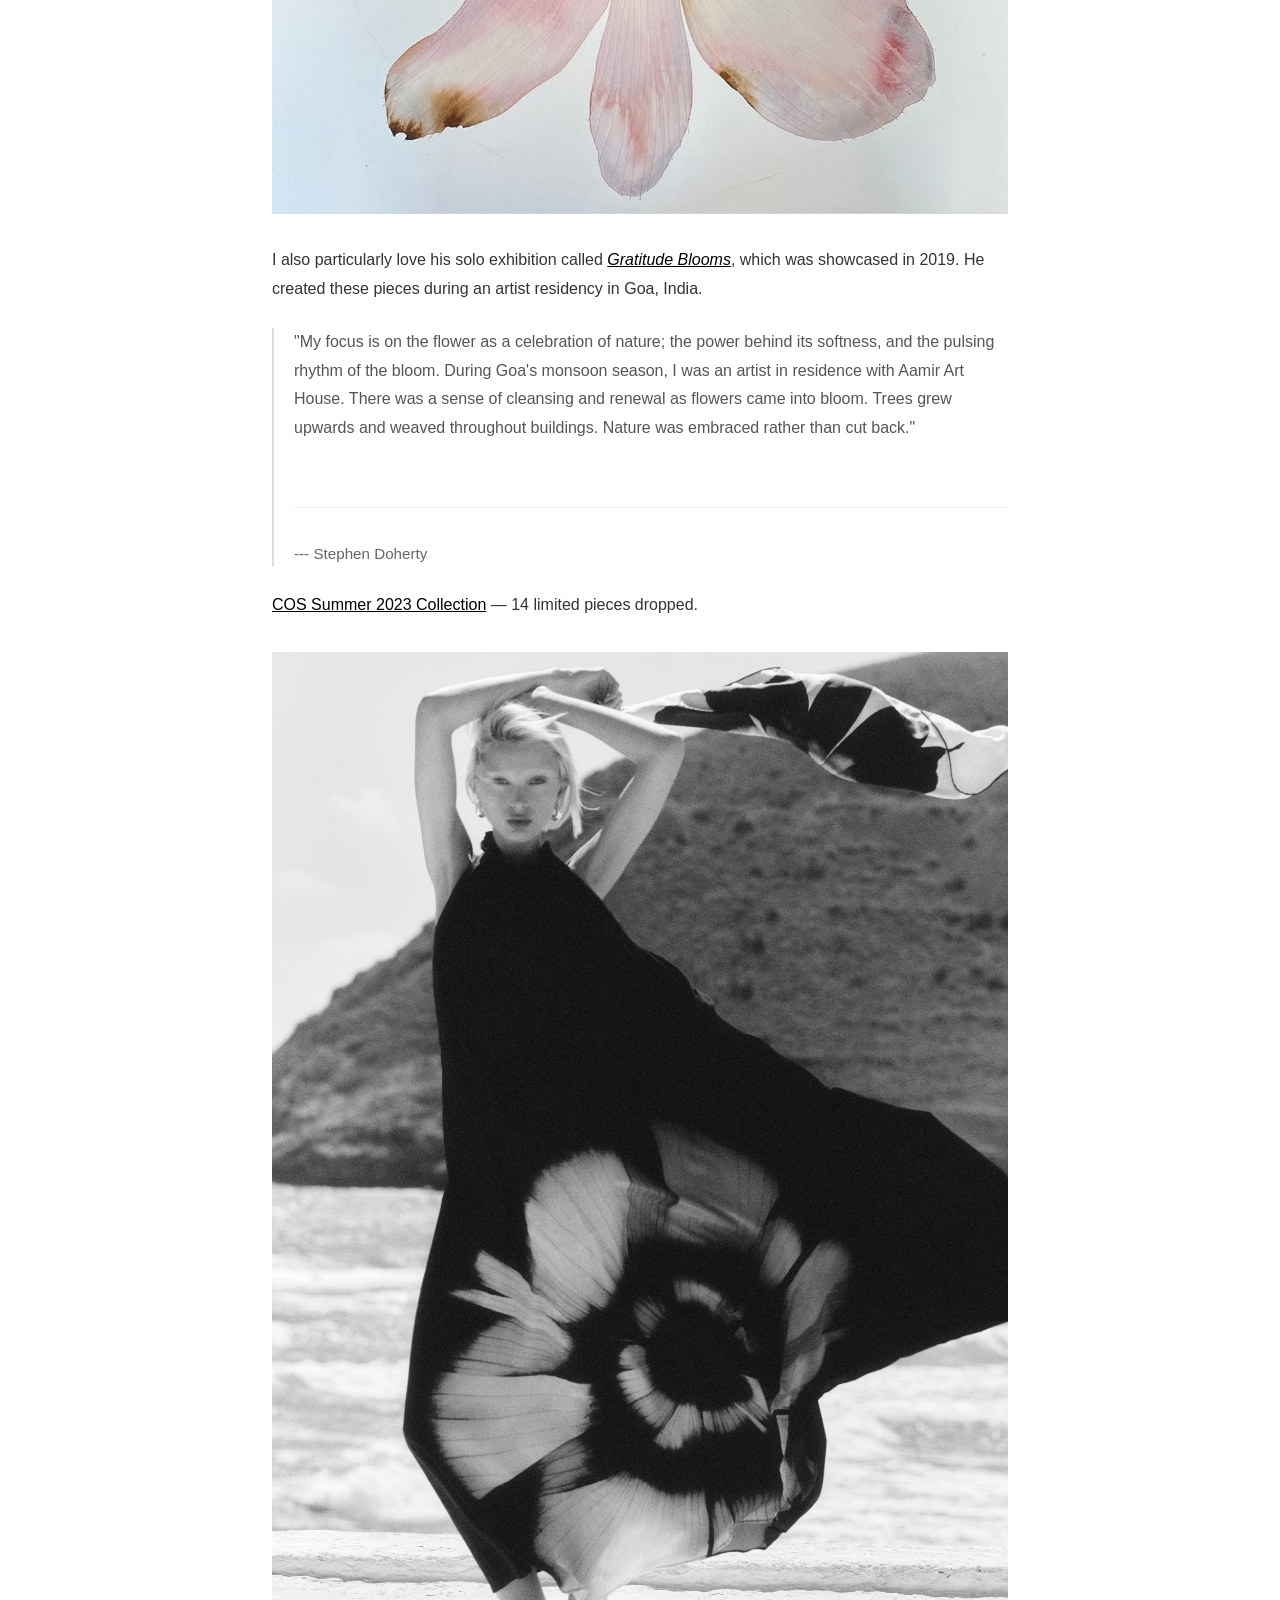
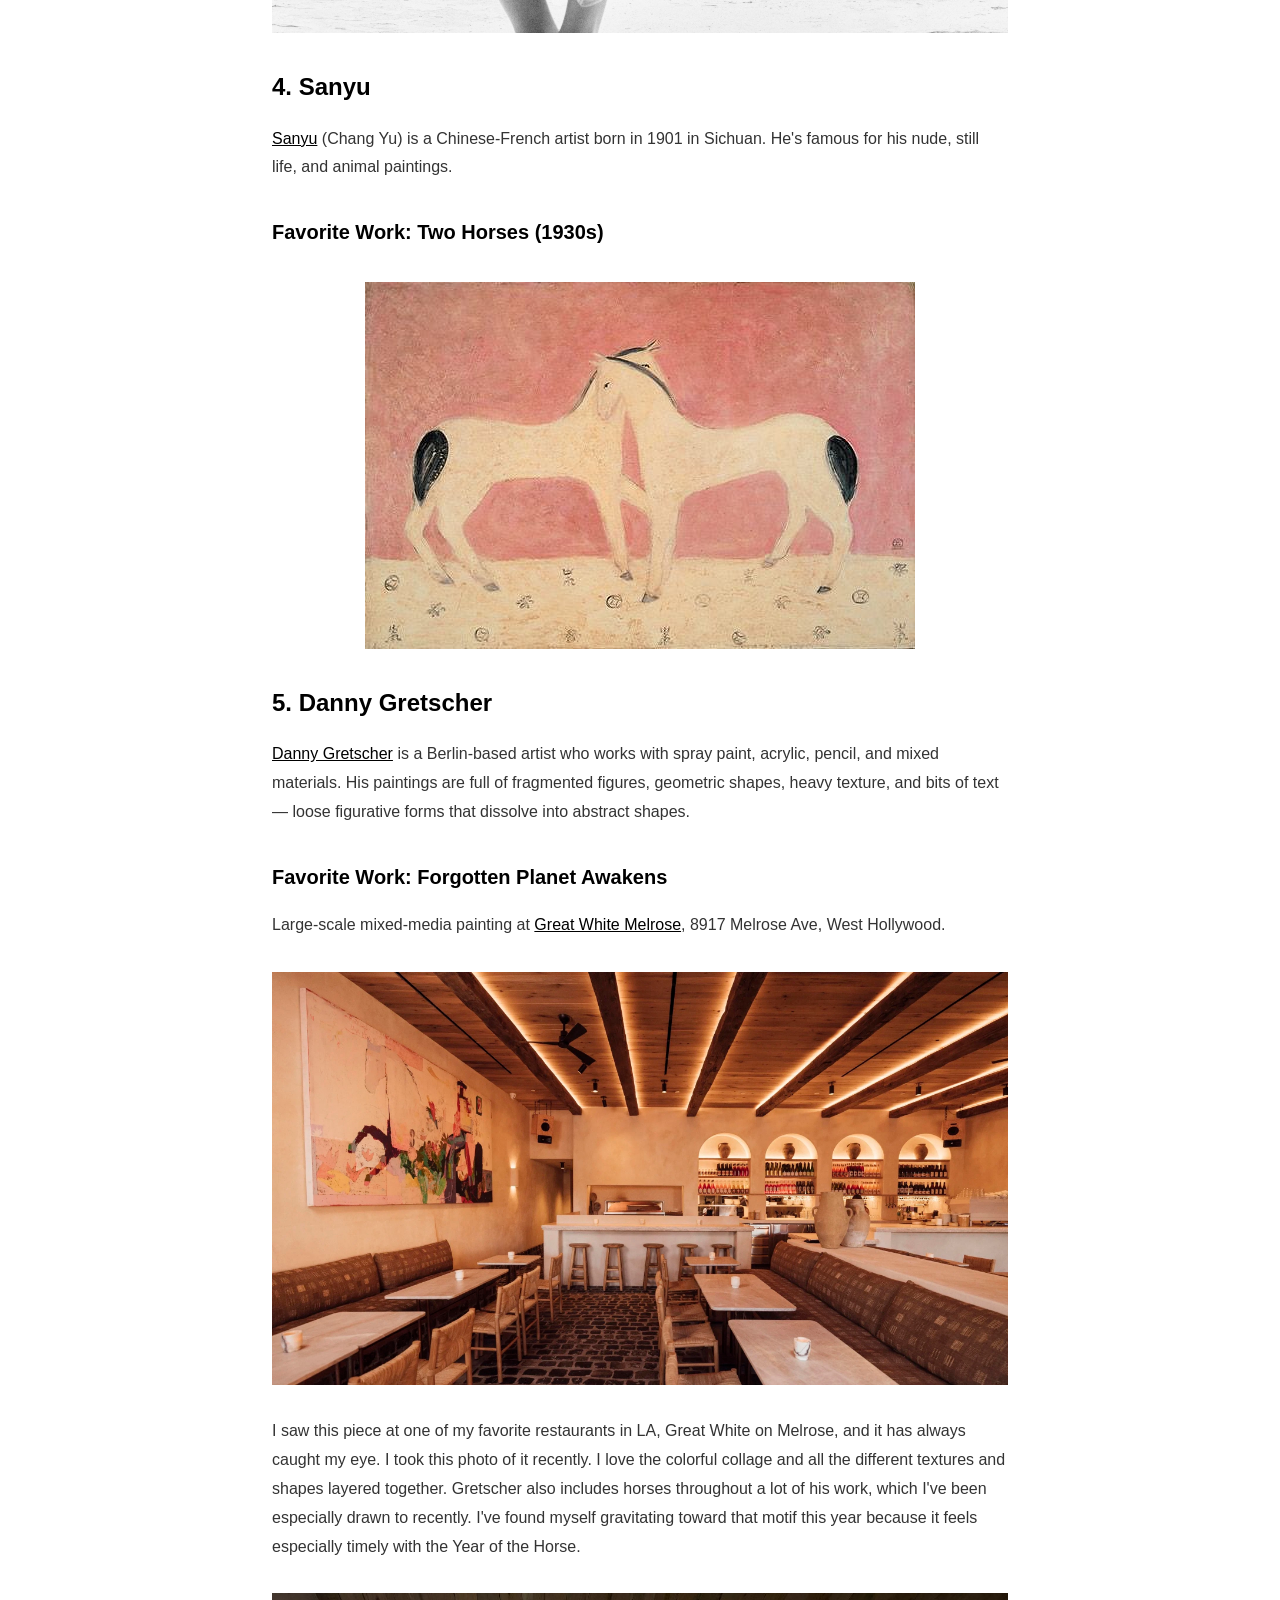
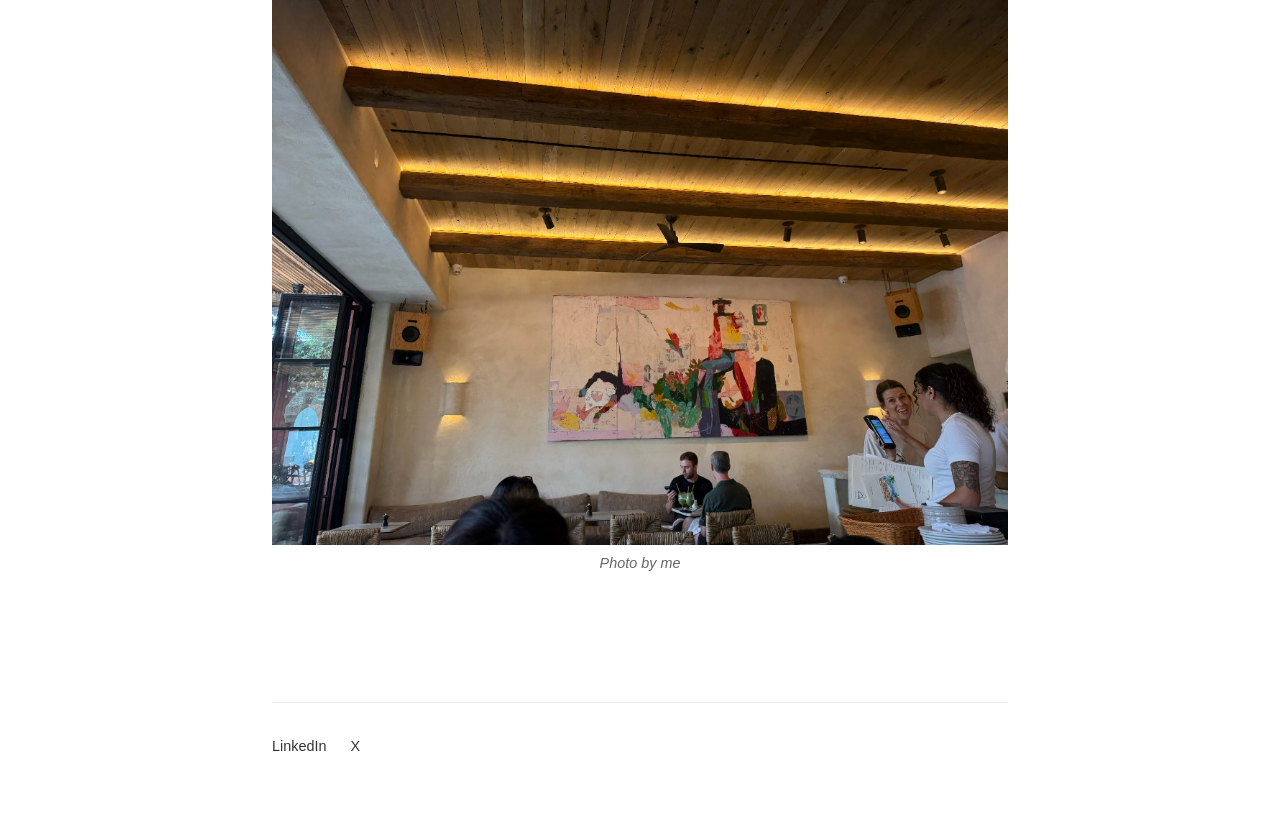
==== commit 98ff7abb: "Polish the artists post: Sanyu label, Gizem Instagram link, and photo credit. Co-authored-by: Cursor" ====
--- a/artists.html
+++ b/artists.html
@@ -82,7 +82,7 @@
 
                     <p>This is one of my favorite works from her: I love the combination of pink and green, and I love golf.</p>
 
-                    <p>I will say that as someone who loves physical art and understands the complications of AI art and the rhetoric around it, I still believe that what Gizem is creating is real art. It takes vision and an eye to create work like hers, and it's unfair to compare it to AI slop. She's mastered the skill of AI art generation. These works feel surreal and have a sense of stillness.</p>
+                    <p>I will say that as someone who loves physical art and understands the complications of AI art and the rhetoric around it, I still believe that what Gizem is creating is real art. It takes vision and an eye to create work like hers, and it's unfair to compare it to AI slop. She's mastered the skill of AI art generation. These works feel surreal and have a sense of stillness. You can browse more of her work on <a href="https://www.instagram.com/giz.akdag/" target="_blank" rel="noopener noreferrer">Instagram</a>.</p>
 
                     <div class="art-carousel" data-carousel>
                         <div class="art-carousel-track">
@@ -130,7 +130,7 @@
                     <h2>4. <a href="https://www.sanyu.org/biography.php?lang=en" target="_blank" rel="noopener noreferrer">Sanyu</a></h2>
                     <p><a href="https://www.sanyu.org/biography.php?lang=en" target="_blank" rel="noopener noreferrer">Sanyu</a> (Chang Yu) is a Chinese-French artist born in 1901 in Sichuan. He's famous for his nude, still life, and animal paintings.</p>
 
-                    <h3><a href="https://www.wikiart.org/en/sanyu/two-spotted-horses-1950" target="_blank" rel="noopener noreferrer">Two Horses</a> (1930s)</h3>
+                    <h3>Favorite Work: <a href="https://www.wikiart.org/en/sanyu/two-spotted-horses-1950" target="_blank" rel="noopener noreferrer">Two Horses</a> (1930s)</h3>
                     <div class="blog-image">
                         <img src="assets/images/artists/sanyu-two-horses.jpg" alt="Two Horses by Sanyu, 1930s">
                     </div>
@@ -148,7 +148,8 @@
                     <p>I saw this piece at one of my favorite restaurants in LA, Great White on Melrose, and it has always caught my eye. I took this photo of it recently. I love the colorful collage and all the different textures and shapes layered together. Gretscher also includes horses throughout a lot of his work, which I've been especially drawn to recently. I've found myself gravitating toward that motif this year because it feels especially timely with the Year of the Horse.</p>
 
                     <div class="blog-image">
-                        <img src="assets/images/artists/gretscher-great-white.jpg" alt="Photo of Forgotten Planet Awakens at Great White Melrose">
+                        <img src="assets/images/artists/gretscher-great-white.jpg" alt="Photo of Forgotten Planet Awakens at Great White Melrose, by Miki S-Y">
+                        <figcaption class="image-caption">Photo by me</figcaption>
                     </div>
                 </div>
             </article>
--- a/styles.css
+++ b/styles.css
@@ -576,8 +576,15 @@
     font-size: 0.9rem;
     color: #666;
     text-align: center;
+    margin: 0.5rem 0 0;
+    font-style: italic;
+    line-height: 1.4;
+}
+
+.blog-image .image-caption {
+    display: block;
     margin-top: 0.5rem;
-    font-style: italic;
+    margin-bottom: 0;
 }
 
 footer p {
